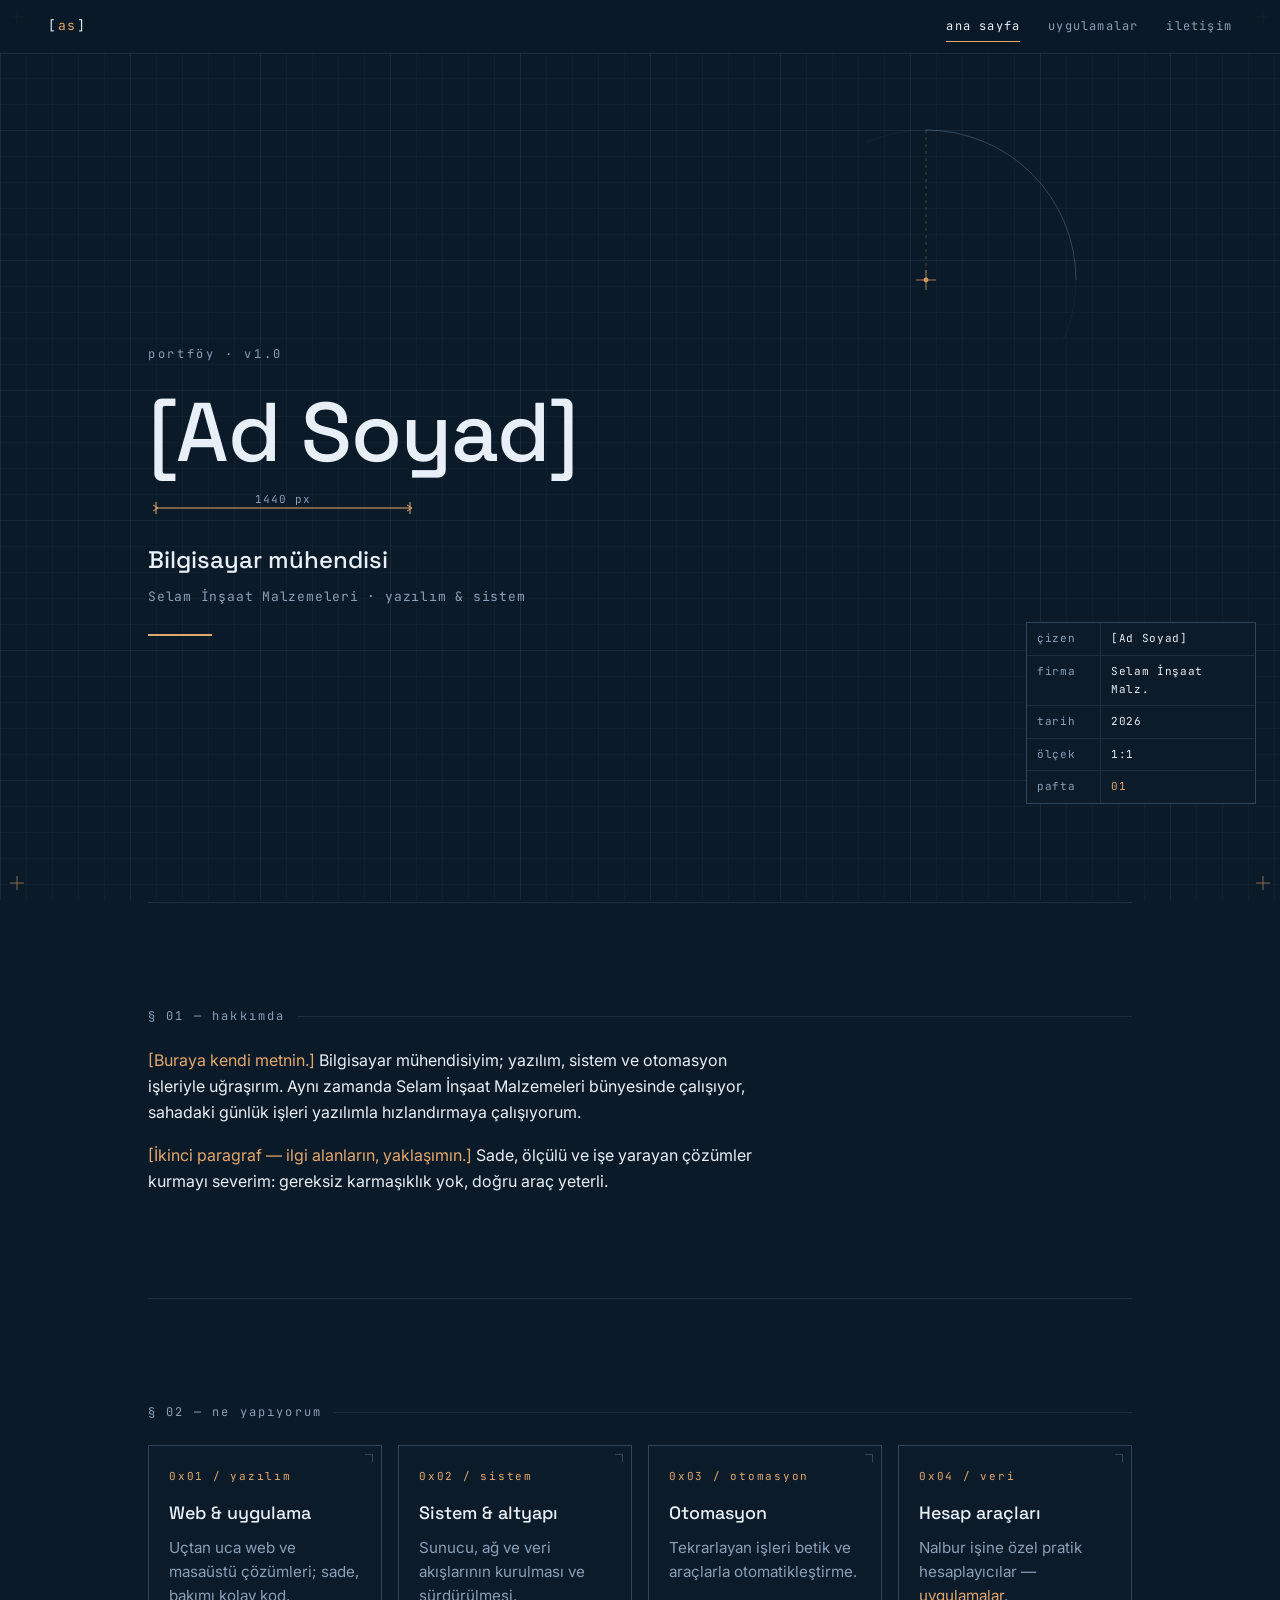
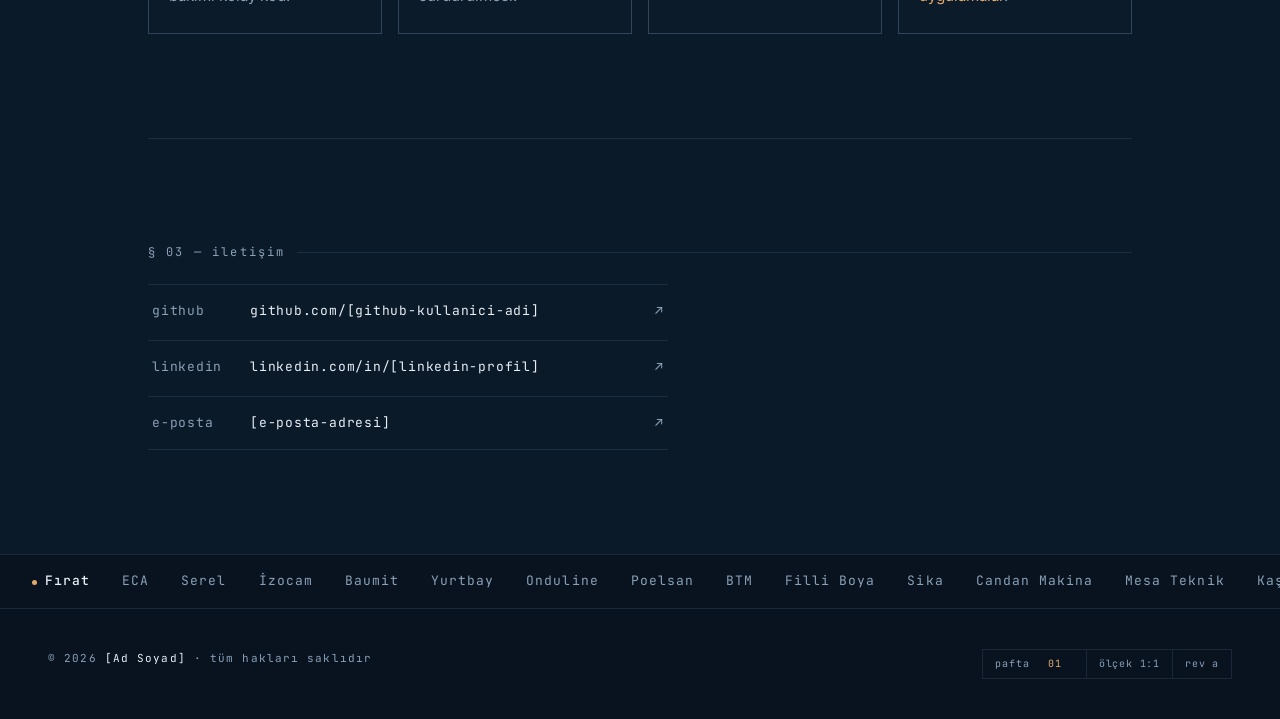
==== index.html @ f2f5bc94 "ilk sürüm: blueprint kişisel site + uygulamalar - index.html: hero, hakkımda, ne yapıyorum, iletişim" ====
<!DOCTYPE html>
<html lang="tr">
<head>
  <meta charset="UTF-8">
  <meta name="viewport" content="width=device-width, initial-scale=1">
  <!-- ↓↓↓ DEĞİŞTİR: başlık & açıklama ↓↓↓ -->
  <title>[Ad Soyad] — bilgisayar mühendisi</title>
  <meta name="description" content="[Ad Soyad] — bilgisayar mühendisi. Selam İnşaat Malzemeleri bünyesinde yazılım & sistem.">
  <!-- ↑↑↑ DEĞİŞTİR ↑↑↑ -->
  <meta name="color-scheme" content="dark">
  <meta name="theme-color" content="#0b1a28">

  <link rel="icon" href="assets/favicon.svg" type="image/svg+xml">

  <link rel="preconnect" href="https://fonts.googleapis.com">
  <link rel="preconnect" href="https://fonts.gstatic.com" crossorigin>
  <link href="https://fonts.googleapis.com/css2?family=Inter:wght@400;500&family=JetBrains+Mono:wght@400&family=Space+Grotesk:wght@500&display=swap" rel="stylesheet">

  <link rel="stylesheet" href="css/styles.css">
</head>
<body>

  <!-- ===== ızgara zemin (sabit) ===== -->
  <svg class="grid" aria-hidden="true" width="100%" height="100%">
    <defs>
      <pattern id="g" width="26" height="26" patternUnits="userSpaceOnUse">
        <path d="M26 0H0V26" fill="none" stroke="rgba(128,168,206,.15)" stroke-width=".5"/>
      </pattern>
      <pattern id="G" width="130" height="130" patternUnits="userSpaceOnUse">
        <path d="M130 0H0V130" fill="none" stroke="rgba(128,168,206,.30)" stroke-width=".5"/>
      </pattern>
    </defs>
    <rect width="100%" height="100%" fill="url(#g)"/>
    <rect width="100%" height="100%" fill="url(#G)"/>
  </svg>

  <!-- ===== köşe baskı işaretleri ===== -->
  <svg class="crop tl" aria-hidden="true" width="14" height="14"><path d="M7 0V14M0 7H14" stroke="#e3a86c" stroke-width=".8" opacity=".7"/></svg>
  <svg class="crop tr" aria-hidden="true" width="14" height="14"><path d="M7 0V14M0 7H14" stroke="#e3a86c" stroke-width=".8" opacity=".7"/></svg>
  <svg class="crop bl" aria-hidden="true" width="14" height="14"><path d="M7 0V14M0 7H14" stroke="#e3a86c" stroke-width=".8" opacity=".7"/></svg>
  <svg class="crop br" aria-hidden="true" width="14" height="14"><path d="M7 0V14M0 7H14" stroke="#e3a86c" stroke-width=".8" opacity=".7"/></svg>

  <!-- ===== CAD artı imleç (aksesuar) ===== -->
  <div class="crosshair" aria-hidden="true">
    <span class="h"></span><span class="v"></span><span class="coord">x 0 · y 0</span>
  </div>

  <!-- ===== header ===== -->
  <header class="site-head">
    <!-- ↓ DEĞİŞTİR: kısa mono logo ↓ -->
    <a class="brand" href="index.html" aria-label="ana sayfa">[<span class="b">as</span>]</a>
    <nav class="site-nav" aria-label="ana menü">
      <a href="index.html" aria-current="page">ana sayfa</a>
      <a href="uygulamalar.html">uygulamalar</a>
      <a href="#iletisim">iletişim</a>
    </nav>
  </header>

  <main class="content">
    <div class="wrap">

      <!-- ===== HERO ===== -->
      <section class="hero" aria-labelledby="ad">

        <!-- kendini çizen yay (hero köşesi) -->
        <svg class="figure" viewBox="0 0 240 240" aria-hidden="true">
          <circle cx="60" cy="180" r="150" fill="none" stroke="rgba(128,168,206,.15)" stroke-width=".5"/>
          <path class="draw d2" d="M60 30 A150 150 0 0 1 210 180" fill="none"
                stroke="rgba(128,168,206,.30)" stroke-width="1" pathLength="1"/>
          <line x1="60" y1="180" x2="60" y2="30" stroke="#cf8b4f" stroke-width=".6" stroke-dasharray="3 4" opacity=".7"/>
          <circle cx="60" cy="180" r="2.4" fill="#e3a86c"/>
          <line x1="50" y1="180" x2="70" y2="180" stroke="#e3a86c" stroke-width=".8"/>
          <line x1="60" y1="170" x2="60" y2="190" stroke="#e3a86c" stroke-width=".8"/>
        </svg>

        <div class="hero__inner">
          <p class="kicker reveal d1">portföy · v1.0</p>

          <!-- ↓ DEĞİŞTİR: ad soyad ↓ -->
          <h1 class="name reveal d4" id="ad">[Ad Soyad]</h1>

          <!-- ölçü çizgisi (oklu) -->
          <svg class="dim" width="270" height="26" viewBox="0 0 270 26" aria-hidden="true">
            <defs><marker id="ar" markerWidth="9" markerHeight="9" refX="4.5" refY="4.5" orient="auto">
              <path d="M1.5 1.5L6.5 4.5L1.5 7.5" fill="none" stroke="#e3a86c" stroke-width="1"/></marker></defs>
            <line class="draw d3" x1="8" y1="15" x2="262" y2="15" stroke="#e3a86c" stroke-width="1"
                  marker-start="url(#ar)" marker-end="url(#ar)" pathLength="1"/>
            <line x1="8" y1="9" x2="8" y2="21" stroke="#e3a86c" stroke-width="1"/>
            <line x1="262" y1="9" x2="262" y2="21" stroke="#e3a86c" stroke-width="1"/>
            <text x="135" y="10" text-anchor="middle"
                  style="fill:#8aa0b7;font-family:var(--mono);font-size:11px;letter-spacing:.1em">1440 px</text>
          </svg>

          <!-- ↓ DEĞİŞTİR: rol & altyazı ↓ -->
          <p class="role reveal d5">Bilgisayar mühendisi</p>
          <p class="subtitle reveal d6">Selam İnşaat Malzemeleri · yazılım &amp; sistem</p>
          <!-- ↑ DEĞİŞTİR ↑ -->

          <span class="underline reveal d7" aria-hidden="true"></span>
        </div>

        <!-- antet (başlık kutusu) — geniş ekranda sağ altta sabit -->
        <aside class="antet antet--fixed reveal d8" aria-label="antet — pafta bilgisi">
          <!-- ↓ DEĞİŞTİR: çizen adı ↓ -->
          <div class="antet__row"><span class="antet__k">çizen</span><span class="antet__v">[Ad Soyad]</span></div>
          <div class="antet__row"><span class="antet__k">firma</span><span class="antet__v">Selam İnşaat Malz.</span></div>
          <div class="antet__row"><span class="antet__k">tarih</span><span class="antet__v">2026</span></div>
          <div class="antet__row"><span class="antet__k">ölçek</span><span class="antet__v">1:1</span></div>
          <div class="antet__row"><span class="antet__k">pafta</span><span class="antet__v antet__v--cop">01</span></div>
        </aside>
      </section>

      <!-- ===== § 01 — HAKKIMDA ===== -->
      <section class="section" id="hakkimda" aria-labelledby="lbl-hakkimda">
        <p class="sec-label" id="lbl-hakkimda">§ 01 — hakkımda</p>
        <div class="prose">
          <!-- ↓↓↓ DEĞİŞTİR: hakkımda metni (1–2 paragraf) ↓↓↓ -->
          <p><span class="ph">[Buraya kendi metnin.]</span> Bilgisayar mühendisiyim; yazılım,
             sistem ve otomasyon işleriyle uğraşırım. Aynı zamanda Selam İnşaat Malzemeleri
             bünyesinde çalışıyor, sahadaki günlük işleri yazılımla hızlandırmaya çalışıyorum.</p>
          <p><span class="ph">[İkinci paragraf — ilgi alanların, yaklaşımın.]</span> Sade, ölçülü
             ve işe yarayan çözümler kurmayı severim: gereksiz karmaşıklık yok, doğru araç yeterli.</p>
          <!-- ↑↑↑ DEĞİŞTİR ↑↑↑ -->
        </div>
      </section>

      <!-- ===== § 02 — NE YAPIYORUM ===== -->
      <section class="section" id="yaptiklarim" aria-labelledby="lbl-yap">
        <p class="sec-label" id="lbl-yap">§ 02 — ne yapıyorum</p>
        <!-- ↓↓↓ DEĞİŞTİR: maddeler / kartlar ↓↓↓ -->
        <div class="cards">
          <article class="card">
            <span class="card__no">0x01 / yazılım</span>
            <h3>Web &amp; uygulama</h3>
            <p>Uçtan uca web ve masaüstü çözümleri; sade, bakımı kolay kod.</p>
          </article>
          <article class="card">
            <span class="card__no">0x02 / sistem</span>
            <h3>Sistem &amp; altyapı</h3>
            <p>Sunucu, ağ ve veri akışlarının kurulması ve sürdürülmesi.</p>
          </article>
          <article class="card">
            <span class="card__no">0x03 / otomasyon</span>
            <h3>Otomasyon</h3>
            <p>Tekrarlayan işleri betik ve araçlarla otomatikleştirme.</p>
          </article>
          <article class="card">
            <span class="card__no">0x04 / veri</span>
            <h3>Hesap araçları</h3>
            <p>Nalbur işine özel pratik hesaplayıcılar — <a href="uygulamalar.html" style="color:var(--cop-2)">uygulamalar</a>.</p>
          </article>
        </div>
        <!-- ↑↑↑ DEĞİŞTİR ↑↑↑ -->
      </section>

      <!-- ===== § 03 — İLETİŞİM ===== -->
      <section class="section" id="iletisim" aria-labelledby="lbl-il">
        <p class="sec-label" id="lbl-il">§ 03 — iletişim</p>
        <!-- ↓↓↓ DEĞİŞTİR: bağlantılar ↓↓↓ -->
        <ul class="links">
          <li><a href="https://github.com/[github-kullanici-adi]" target="_blank" rel="noopener">
            <span class="k">github</span><span class="v">github.com/[github-kullanici-adi]</span><span class="arr">↗</span></a></li>
          <li><a href="https://www.linkedin.com/in/[linkedin-profil]" target="_blank" rel="noopener">
            <span class="k">linkedin</span><span class="v">linkedin.com/in/[linkedin-profil]</span><span class="arr">↗</span></a></li>
          <li><a href="mailto:[e-posta-adresi]">
            <span class="k">e-posta</span><span class="v">[e-posta-adresi]</span><span class="arr">↗</span></a></li>
        </ul>
        <!-- ↑↑↑ DEĞİŞTİR ↑↑↑ -->
      </section>

    </div>
  </main>

  <!-- ===== marka şeridi (sonsuz akış, hover'da durur) ===== -->
  <section class="marquee" aria-label="Selam İnşaat Malzemeleri — bayilikler">
    <div class="marquee__track" style="animation-delay:2.4s">
      <b><span class="dot"></span>Fırat</b>
      <span>ECA</span><span>Serel</span><span>İzocam</span><span>Baumit</span><span>Yurtbay</span>
      <span>Onduline</span><span>Poelsan</span><span>BTM</span><span>Filli Boya</span><span>Sika</span>
      <span>Candan Makina</span><span>Mesa Teknik</span><span>Kaş</span><span>Baykara</span>
      <span>Kelepçe</span><span>KBS</span><span>Orka</span><span>Samir</span>
    </div>
  </section>

  <!-- ===== footer ===== -->
  <footer class="site-foot">
    <!-- ↓ DEĞİŞTİR: ad soyad ↓ -->
    <p class="copy">© 2026 <span class="b">[Ad Soyad]</span> · tüm hakları saklıdır</p>
    <div class="foot-pafta" aria-hidden="true">
      <span>pafta <span class="cop">01</span></span><span>ölçek 1:1</span><span>rev a</span>
    </div>
  </footer>

  <script src="js/main.js"></script>
</body>
</html>
---- css/styles.css ----
/* =====================================================================
   selam — blueprint kişisel site
   tek koyu tema · saf css · framework yok
   tasarım dili: teknik çizim / pafta (ızgara, antet, ölçü, baskı işareti)
   ===================================================================== */

:root{
  --bg:#0b1a28;            /* ana zemin, koyu lacivert */
  --bg-strip:#08131f;      /* footer / marka şeridi zemini */
  --panel:rgba(12,28,42,.92); /* kart/panel zemini */
  --line:rgba(128,168,206,.15);   /* ince ızgara çizgisi */
  --line-2:rgba(128,168,206,.30); /* kalın ızgara / kenarlık */
  --ink:#e8eff7;           /* ana metin */
  --mut:#8aa0b7;           /* soluk metin / etiketler */
  --cop:#cf8b4f;           /* bakır (koyu) */
  --cop-2:#e3a86c;         /* bakır (açık) — vurgu rengi */
  --sans:"Inter",system-ui,-apple-system,sans-serif;
  --display:"Space Grotesk",var(--sans);
  --mono:"JetBrains Mono",ui-monospace,monospace;
  --wrap:1080px;
  --pad:clamp(20px,5vw,48px);
}

/* ---------- temel ---------- */
*,*::before,*::after{box-sizing:border-box}
html{scroll-behavior:smooth}
body{
  margin:0;
  background:var(--bg);
  color:var(--ink);
  font-family:var(--sans);
  font-weight:400;
  line-height:1.6;
  font-size:16px;
  -webkit-font-smoothing:antialiased;
  text-rendering:optimizeLegibility;
  overflow-x:hidden;
}
a{color:inherit;text-decoration:none}
img,svg{display:block;max-width:100%}
::selection{background:rgba(207,139,79,.30);color:var(--ink)}

/* görme engelli kullanıcılar için, ekranda görünmeyen başlık */
.sr-only{
  position:absolute;width:1px;height:1px;padding:0;margin:-1px;
  overflow:hidden;clip:rect(0,0,0,0);white-space:nowrap;border:0;
}

/* klavye odak halkası — bakır, net */
:focus-visible{outline:2px solid var(--cop-2);outline-offset:3px;border-radius:2px}

/* ---------- ızgara zemin (sabit) ---------- */
.grid{
  position:fixed;inset:0;z-index:0;pointer-events:none;
  opacity:0;animation:fade .9s ease .1s forwards;
}
.content{position:relative;z-index:1}
@keyframes fade{to{opacity:1}}

.wrap{max-width:var(--wrap);margin:0 auto;padding:0 var(--pad)}

/* ---------- köşe baskı işaretleri (crop marks) ---------- */
.crop{position:fixed;z-index:3;pointer-events:none}
.crop.tl{left:10px;top:10px}
.crop.tr{right:10px;top:10px}
.crop.bl{left:10px;bottom:10px}
.crop.br{right:10px;bottom:10px}

/* ---------- CAD artı imleç (aksesuar) ---------- */
.crosshair{
  position:fixed;left:0;top:0;z-index:4;pointer-events:none;will-change:transform;
  opacity:0;transition:opacity .35s ease;
}
.crosshair.on{opacity:1}
.crosshair .h,.crosshair .v{position:absolute;background:var(--cop-2);opacity:.8}
.crosshair .h{width:22px;height:1px;left:-11px;top:0}
.crosshair .v{width:1px;height:22px;left:0;top:-11px}
.crosshair .coord{
  position:absolute;left:9px;top:7px;font-family:var(--mono);font-size:11px;
  color:var(--cop-2);white-space:nowrap;letter-spacing:.08em;
}
@media (hover:none){ .crosshair{display:none} }

/* ---------- header ---------- */
.site-head{
  position:sticky;top:0;z-index:6;
  display:flex;justify-content:space-between;align-items:center;gap:16px;
  padding:13px var(--pad);
  background:rgba(11,26,40,.92);
  border-bottom:1px solid var(--line);
}
.brand{
  font-family:var(--mono);font-size:13px;letter-spacing:.12em;color:var(--ink);
}
.brand .b{color:var(--cop-2)}
.site-nav{display:flex;gap:clamp(14px,3vw,28px);font-family:var(--mono);font-size:12px;letter-spacing:.1em}
.site-nav a{color:var(--mut);padding:4px 0;position:relative;transition:color .25s ease}
.site-nav a:hover,.site-nav a[aria-current="page"]{color:var(--ink)}
.site-nav a[aria-current="page"]::after{
  content:"";position:absolute;left:0;right:0;bottom:-2px;height:1px;background:var(--cop-2);
}

/* ---------- ortak: bölüm etiketi (§ 0x) ---------- */
.sec-label{
  font-family:var(--mono);font-size:12px;letter-spacing:.18em;color:var(--mut);
  margin:0 0 22px;display:flex;align-items:center;gap:12px;
}
.sec-label::after{content:"";flex:1;height:1px;background:var(--line)}

.section{padding:clamp(56px,9vw,104px) 0;border-top:1px solid var(--line)}

/* ---------- hero ---------- */
.hero{
  position:relative;
  min-height:calc(100vh - 52px);
  display:flex;flex-direction:column;justify-content:center;
  padding:96px 0 72px;
}
.hero__inner{position:relative;z-index:1;max-width:760px}
.hero .figure{
  position:absolute;top:46px;right:clamp(-12px,2vw,40px);z-index:0;
  width:clamp(160px,30vw,240px);height:auto;opacity:.9;
}
.kicker{
  font-family:var(--mono);font-size:12px;letter-spacing:.22em;color:var(--mut);
  margin:0 0 26px;
}
.name{
  font-family:var(--display);font-weight:500;line-height:1.02;letter-spacing:-.01em;
  font-size:clamp(2.7rem,9vw,5.2rem);margin:0;color:var(--ink);
}
.dim{margin:18px 0 22px;display:block}
.role{
  font-family:var(--display);font-weight:500;font-size:clamp(1.1rem,3vw,1.5rem);
  margin:0;color:var(--ink);
}
.subtitle{
  font-family:var(--mono);font-size:13px;letter-spacing:.06em;color:var(--mut);
  margin:8px 0 0;
}
.underline{display:block;width:64px;height:2px;background:var(--cop-2);margin-top:26px}

/* ---------- antet (başlık kutusu) ---------- */
.antet{
  border:1px solid var(--line-2);background:var(--panel);
  font-family:var(--mono);font-size:11px;letter-spacing:.06em;
  width:230px;
}
.antet__row{display:grid;grid-template-columns:74px 1fr}
.antet__row + .antet__row{border-top:1px solid var(--line)}
.antet__k{
  color:var(--mut);padding:7px 10px;border-right:1px solid var(--line);
}
.antet__v{color:var(--ink);padding:7px 10px}
.antet__v--cop{color:var(--cop-2)}
.antet--fixed{position:fixed;right:24px;bottom:96px;z-index:2}
@media (max-width:900px){
  .antet--fixed{position:static;margin-top:44px;width:230px}
}

/* ---------- hakkımda ---------- */
.prose{max-width:62ch}
.prose p{margin:0 0 18px;color:var(--ink)}
.prose p:last-child{margin-bottom:0}
.prose .ph{color:var(--cop-2)} /* placeholder vurgusu */

/* ---------- ne yapıyorum: kartlar ---------- */
.cards{display:grid;grid-template-columns:repeat(auto-fit,minmax(230px,1fr));gap:16px}
.card{
  position:relative;border:1px solid var(--line-2);background:var(--panel);
  padding:22px 20px 24px;
}
.card__no{
  font-family:var(--mono);font-size:11px;letter-spacing:.16em;color:var(--cop-2);
  display:block;margin-bottom:14px;
}
.card h3{
  font-family:var(--display);font-weight:500;font-size:1.12rem;margin:0 0 8px;color:var(--ink);
}
.card p{margin:0;color:var(--mut);font-size:.95rem}
.card::after{ /* köşe tiki — teknik dokunuş */
  content:"";position:absolute;top:8px;right:8px;width:8px;height:8px;
  border-top:1px solid var(--line-2);border-right:1px solid var(--line-2);
}

/* ---------- iletişim ---------- */
.links{list-style:none;margin:0;padding:0;display:flex;flex-direction:column;gap:2px;max-width:520px}
.links li{border-top:1px solid var(--line)}
.links li:last-child{border-bottom:1px solid var(--line)}
.links a{
  display:flex;align-items:baseline;gap:14px;padding:16px 4px;
  font-family:var(--mono);font-size:13px;letter-spacing:.06em;color:var(--ink);
  transition:padding-left .25s ease,color .25s ease;
}
.links a:hover{padding-left:14px;color:var(--cop-2)}
.links .k{color:var(--mut);width:84px;flex:none}
.links .v{color:inherit}
.links .arr{margin-left:auto;color:var(--mut)}

/* ---------- marka şeridi (sonsuz akış) ---------- */
.marquee{
  overflow:hidden;border-top:1px solid var(--line);border-bottom:1px solid var(--line);
  background:var(--bg-strip);position:relative;z-index:1;
}
.marquee__track{
  display:flex;gap:32px;width:max-content;white-space:nowrap;
  padding:16px 0 16px 32px;animation:scroll 36s linear infinite;
}
.marquee:hover .marquee__track,
.marquee:focus-within .marquee__track{animation-play-state:paused}
.marquee b{color:var(--ink);font-weight:500}
.marquee span{color:var(--mut)}
.marquee b,.marquee span{font-family:var(--mono);font-size:13px;letter-spacing:.08em}
.dot{width:5px;height:5px;border-radius:50%;background:var(--cop-2);display:inline-block;margin-right:8px}
@keyframes scroll{to{transform:translateX(-50%)}}

/* ---------- footer ---------- */
.site-foot{
  background:var(--bg-strip);padding:30px var(--pad) 40px;
  display:flex;flex-wrap:wrap;gap:18px 32px;align-items:flex-end;justify-content:space-between;
}
.site-foot .copy{font-family:var(--mono);font-size:11px;letter-spacing:.1em;color:var(--mut)}
.site-foot .copy .b{color:var(--ink)}
.foot-pafta{
  display:flex;gap:0;border:1px solid var(--line);font-family:var(--mono);font-size:10px;
  letter-spacing:.08em;color:var(--mut);
}
.foot-pafta span{padding:6px 12px}
.foot-pafta span + span{border-left:1px solid var(--line)}
.foot-pafta .cop{color:var(--cop-2)}

/* =====================================================================
   animasyon yardımcıları
   ===================================================================== */
/* aşağıdan belirme */
.reveal{opacity:0;transform:translateY(14px);animation:reveal .8s ease forwards}
@keyframes reveal{to{opacity:1;transform:none}}

/* çizilme (path/line) */
.draw{stroke-dasharray:1;stroke-dashoffset:1;animation:draw 1.2s ease forwards}
@keyframes draw{to{stroke-dashoffset:0}}

/* açılış sırası gecikmeleri (hero) */
.d1{animation-delay:.30s}
.d2{animation-delay:.55s}
.d3{animation-delay:1.05s}
.d4{animation-delay:1.30s}
.d5{animation-delay:1.55s}
.d6{animation-delay:1.78s}
.d7{animation-delay:2.00s}
.d8{animation-delay:2.20s}

/* =====================================================================
   uygulamalar sayfası — modül kartları (kabuk ortak, içerik tools.js'te)
   not: araç stilleri burada; mantık js/tools.js'te
   ===================================================================== */
.intro{max-width:64ch;color:var(--mut);font-size:1rem}
.modules{display:grid;grid-template-columns:repeat(auto-fit,minmax(300px,1fr));gap:20px;margin-top:40px}
.module{
  position:relative;border:1px solid var(--line-2);background:var(--panel);
  padding:24px 22px 26px;display:flex;flex-direction:column;
}
.module--wide{grid-column:1/-1}
.module__head{display:flex;align-items:baseline;gap:12px;margin-bottom:6px}
.module__no{font-family:var(--mono);font-size:11px;letter-spacing:.16em;color:var(--cop-2)}
.module__tag{font-family:var(--mono);font-size:10px;letter-spacing:.12em;color:var(--mut);margin-left:auto}
.module h2,.module h3{
  font-family:var(--display);font-weight:500;font-size:1.18rem;margin:0 0 4px;color:var(--ink);
}
.module__desc{font-family:var(--mono);font-size:11.5px;letter-spacing:.04em;color:var(--mut);margin:0 0 20px}
.module::after{
  content:"";position:absolute;top:8px;right:8px;width:8px;height:8px;
  border-top:1px solid var(--line-2);border-right:1px solid var(--line-2);
}

/* form alanları (araçlar) */
label{font-family:var(--mono);font-size:11px;letter-spacing:.08em;color:var(--mut);display:block}
input[type="text"],input[type="number"],select{
  width:100%;background:rgba(8,19,31,.7);border:1px solid var(--line-2);color:var(--ink);
  font-family:var(--mono);font-size:14px;letter-spacing:.02em;padding:9px 11px;border-radius:0;
  -moz-appearance:textfield;appearance:none;
}
input::-webkit-outer-spin-button,input::-webkit-inner-spin-button{-webkit-appearance:none;margin:0}
input:focus,select:focus{outline:none;border-color:var(--cop-2)}
select{cursor:pointer}

.field{margin-bottom:14px}
.field label{margin-bottom:6px}
.row{display:flex;gap:12px;flex-wrap:wrap}
.row .field{flex:1;min-width:120px;margin-bottom:0}

/* buton */
.btn{
  font-family:var(--mono);font-size:12px;letter-spacing:.1em;cursor:pointer;
  background:transparent;color:var(--ink);border:1px solid var(--line-2);
  padding:9px 16px;transition:border-color .2s ease,color .2s ease;
}
.btn:hover{border-color:var(--cop-2);color:var(--cop-2)}
.btn--primary{border-color:var(--cop);color:var(--cop-2)}
.btn--primary:hover{border-color:var(--cop-2);background:rgba(207,139,79,.08)}
.btn--icon{padding:6px 10px;font-size:13px;line-height:1}

/* mod seçici (segment) */
.seg{display:inline-flex;border:1px solid var(--line-2);margin-bottom:18px}
.seg button{
  font-family:var(--mono);font-size:11px;letter-spacing:.08em;background:transparent;
  color:var(--mut);border:0;padding:8px 14px;cursor:pointer;transition:color .2s ease,background .2s ease;
}
.seg button + button{border-left:1px solid var(--line-2)}
.seg button[aria-pressed="true"]{color:var(--bg);background:var(--cop-2)}

/* düzenlenebilir satır listesi (modül 01) */
.lines{border:1px solid var(--line);margin-bottom:8px}
.lines__head,.line{
  display:grid;grid-template-columns:1fr 120px 120px 40px;gap:0;align-items:center;
}
.lines__head{
  font-family:var(--mono);font-size:10px;letter-spacing:.12em;color:var(--mut);
  border-bottom:1px solid var(--line);
}
.lines__head span{padding:9px 11px}
.lines__head span + span{border-left:1px solid var(--line)}
.line + .line,.line{border-top:1px solid var(--line)}
.lines__head + .line{border-top:0}
.line > *{border-left:1px solid var(--line)}
.line > *:first-child{border-left:0}
.line input{border:0;background:transparent}
.line input:focus{background:rgba(207,139,79,.06)}
.line .new{
  font-family:var(--mono);font-size:13px;color:var(--ink);padding:9px 11px;text-align:right;
}
.line .price{text-align:right}
.line .rm{
  background:transparent;border:0;color:var(--mut);cursor:pointer;font-family:var(--mono);
  font-size:15px;line-height:1;padding:8px;transition:color .2s ease;
}
.line .rm:hover{color:var(--cop-2)}

/* metrik kutuları */
.metrics{display:grid;grid-template-columns:repeat(auto-fit,minmax(160px,1fr));gap:14px;margin-top:18px}
.metric{border:1px solid var(--line-2);background:rgba(8,19,31,.5);padding:16px 16px 18px}
.metric .k{font-family:var(--mono);font-size:10px;letter-spacing:.14em;color:var(--mut);display:block;margin-bottom:8px}
.metric .v{font-family:var(--display);font-weight:500;font-size:1.5rem;color:var(--ink);line-height:1}
.metric--cop .v{color:var(--cop-2);font-size:2rem}
.metric .sub{font-family:var(--mono);font-size:11px;color:var(--mut);margin-top:6px;display:block}

/* sonuç satırı (iskelet modüller) */
.result{
  border-top:1px solid var(--line);margin-top:18px;padding-top:16px;
  display:flex;align-items:baseline;justify-content:space-between;gap:16px;
}
.result .k{font-family:var(--mono);font-size:11px;letter-spacing:.1em;color:var(--mut)}
.result .v{font-family:var(--display);font-weight:500;font-size:1.6rem;color:var(--cop-2)}

.note{
  font-family:var(--mono);font-size:10.5px;letter-spacing:.04em;color:var(--mut);
  margin-top:14px;line-height:1.6;
}
.tools-actions{display:flex;gap:10px;flex-wrap:wrap;margin-top:6px}

/* dar ekran: satır listesini sıkıştır */
@media (max-width:560px){
  .lines__head,.line{grid-template-columns:1fr 92px 92px 34px}
  .lines__head{font-size:9px}
  .name{font-size:clamp(2.3rem,12vw,3rem)}
}

/* =====================================================================
   erişilebilirlik — hareketi azalt
   tüm animasyonlar dursun; ama bitiş durumu görünür kalsın
   ===================================================================== */
@media (prefers-reduced-motion: reduce){
  *{animation:none !important;transition:none !important}
  .grid{opacity:1 !important}
  .reveal{opacity:1 !important;transform:none !important}
  .draw{stroke-dashoffset:0 !important}
  .crosshair{opacity:1 !important}
  html{scroll-behavior:auto}
}
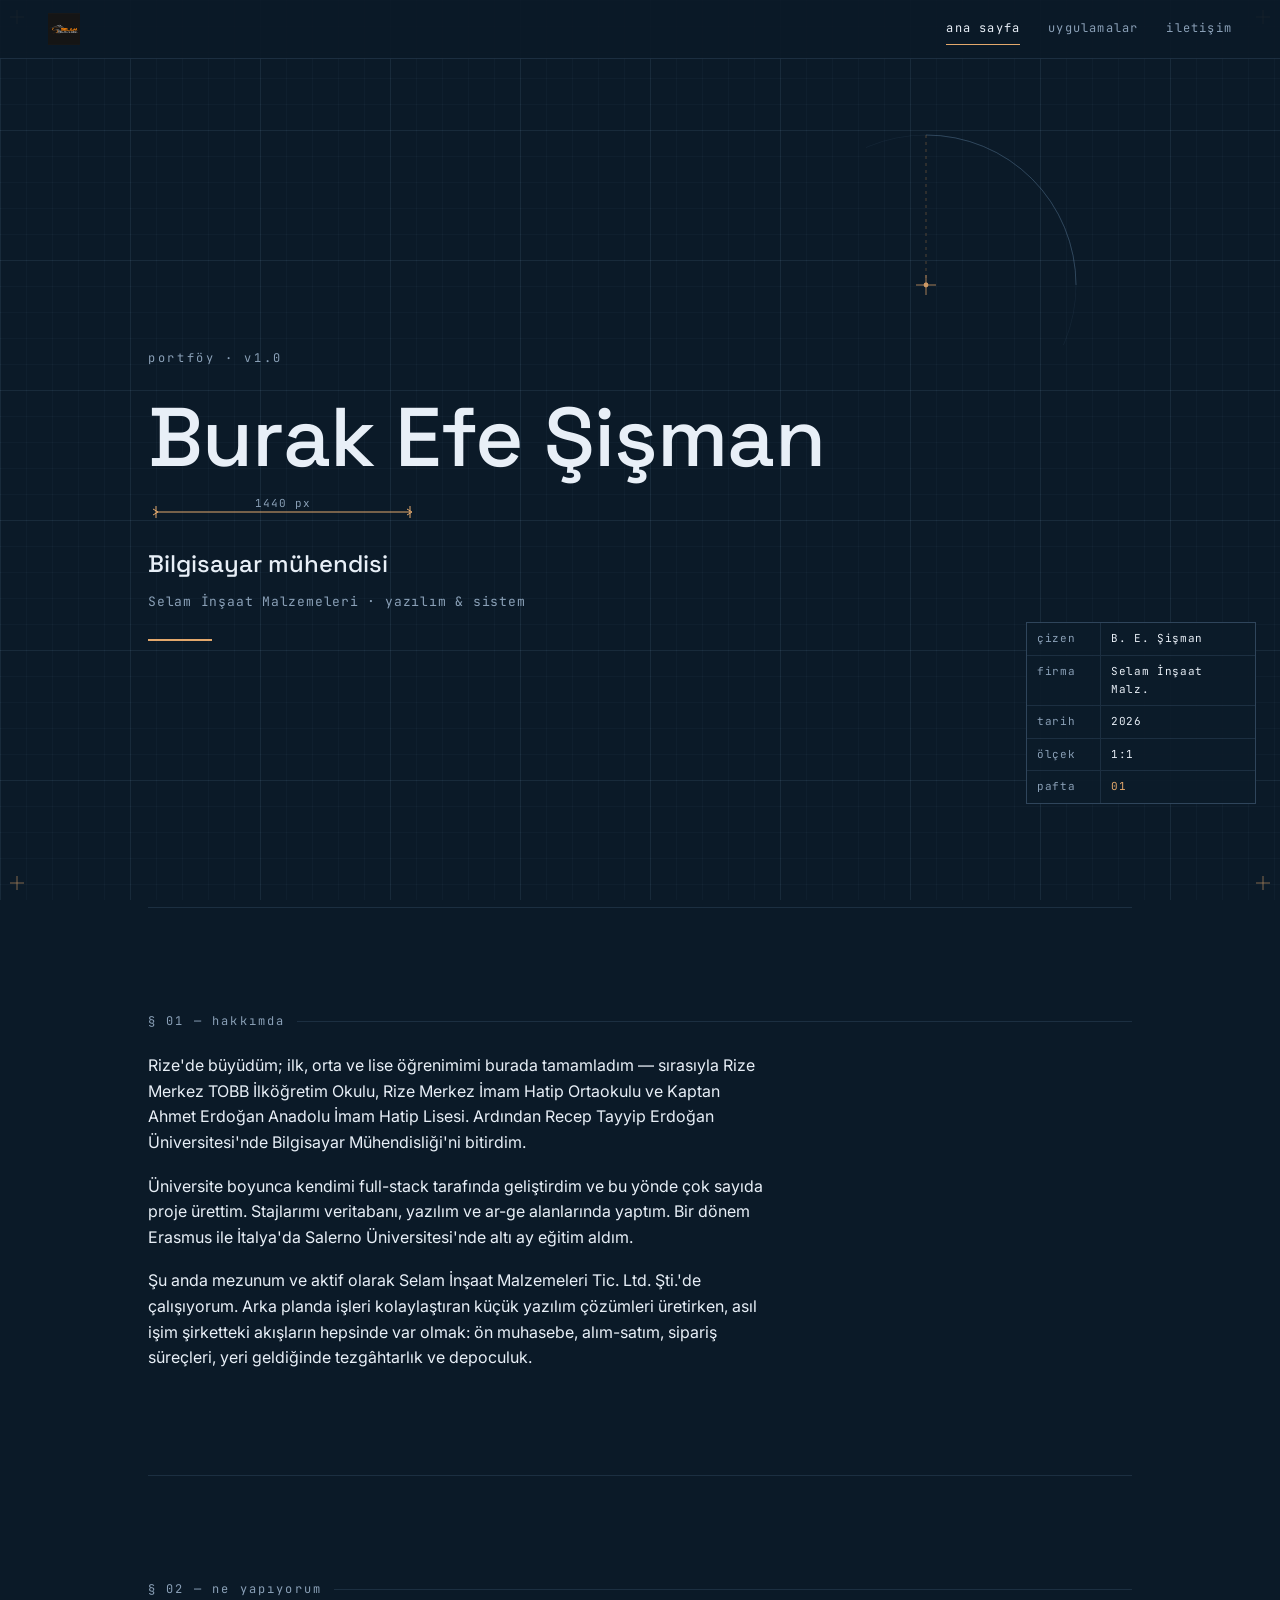
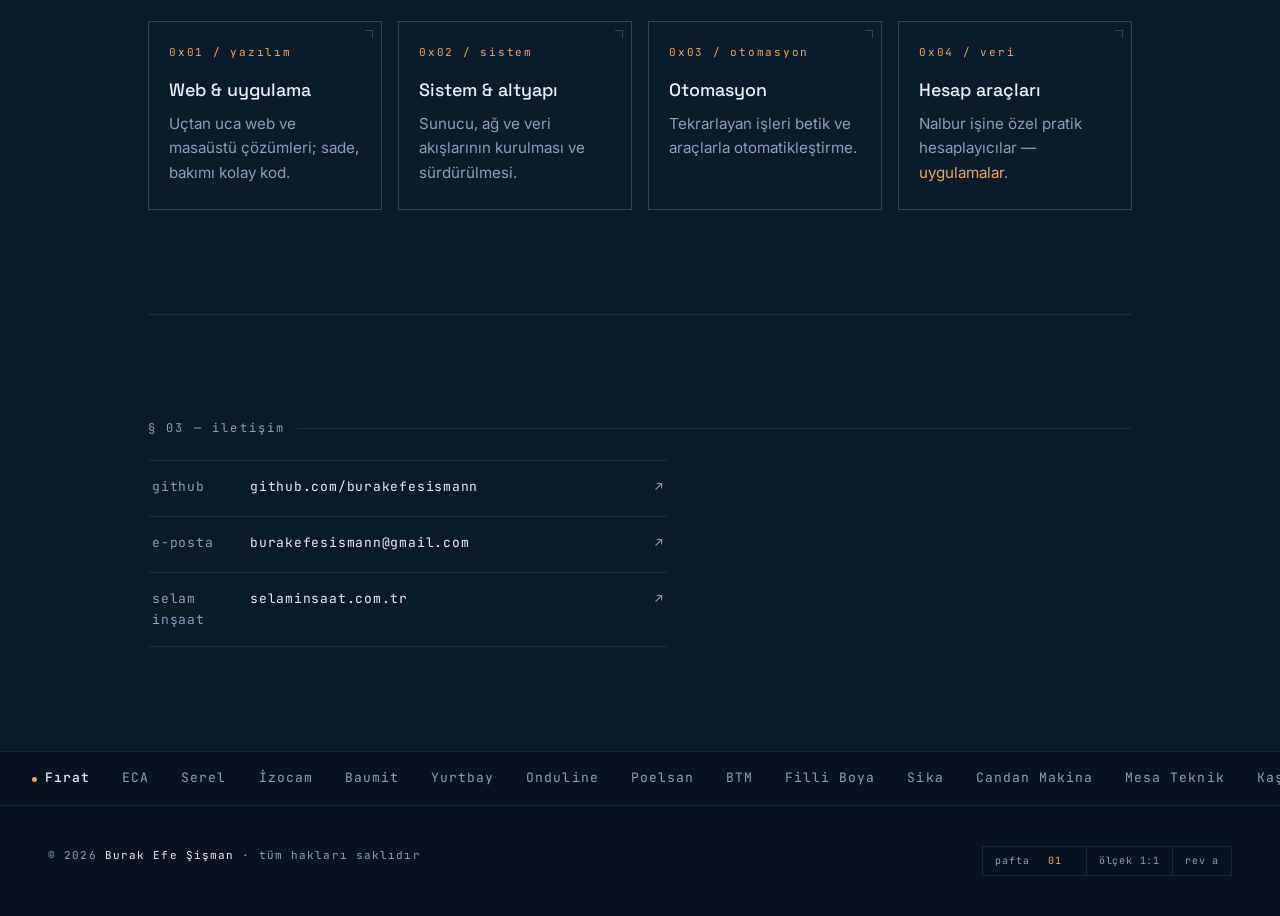
==== commit 8ac75ca7: "içerik: gerçek bilgiler eklendi - ad: Burak Efe Şişman (başlık, hero, antet, footer, meta) - header " ====
--- a/index.html
+++ b/index.html
@@ -3,10 +3,11 @@
 <head>
   <meta charset="UTF-8">
   <meta name="viewport" content="width=device-width, initial-scale=1">
-  <!-- ↓↓↓ DEĞİŞTİR: başlık & açıklama ↓↓↓ -->
-  <title>[Ad Soyad] — bilgisayar mühendisi</title>
-  <meta name="description" content="[Ad Soyad] — bilgisayar mühendisi. Selam İnşaat Malzemeleri bünyesinde yazılım & sistem.">
-  <!-- ↑↑↑ DEĞİŞTİR ↑↑↑ -->
+  <title>Burak Efe Şişman — bilgisayar mühendisi</title>
+  <meta name="description" content="Burak Efe Şişman — bilgisayar mühendisi. Selam İnşaat Malzemeleri bünyesinde yazılım & sistem.">
+  <meta property="og:title" content="Burak Efe Şişman — bilgisayar mühendisi">
+  <meta property="og:description" content="Selam İnşaat Malzemeleri bünyesinde yazılım & sistem.">
+  <meta property="og:type" content="website">
   <meta name="color-scheme" content="dark">
   <meta name="theme-color" content="#0b1a28">
 
@@ -47,8 +48,9 @@
 
   <!-- ===== header ===== -->
   <header class="site-head">
-    <!-- ↓ DEĞİŞTİR: kısa mono logo ↓ -->
-    <a class="brand" href="index.html" aria-label="ana sayfa">[<span class="b">as</span>]</a>
+    <a class="brand" href="index.html" aria-label="Burak Efe Şişman — ana sayfa">
+      <img class="brand-logo" src="assets/selam.png" alt="Selam İnşaat Malzemeleri">
+    </a>
     <nav class="site-nav" aria-label="ana menü">
       <a href="index.html" aria-current="page">ana sayfa</a>
       <a href="uygulamalar.html">uygulamalar</a>
@@ -76,8 +78,7 @@
         <div class="hero__inner">
           <p class="kicker reveal d1">portföy · v1.0</p>
 
-          <!-- ↓ DEĞİŞTİR: ad soyad ↓ -->
-          <h1 class="name reveal d4" id="ad">[Ad Soyad]</h1>
+          <h1 class="name reveal d4" id="ad">Burak Efe Şişman</h1>
 
           <!-- ölçü çizgisi (oklu) -->
           <svg class="dim" width="270" height="26" viewBox="0 0 270 26" aria-hidden="true">
@@ -91,18 +92,15 @@
                   style="fill:#8aa0b7;font-family:var(--mono);font-size:11px;letter-spacing:.1em">1440 px</text>
           </svg>
 
-          <!-- ↓ DEĞİŞTİR: rol & altyazı ↓ -->
           <p class="role reveal d5">Bilgisayar mühendisi</p>
           <p class="subtitle reveal d6">Selam İnşaat Malzemeleri · yazılım &amp; sistem</p>
-          <!-- ↑ DEĞİŞTİR ↑ -->
 
           <span class="underline reveal d7" aria-hidden="true"></span>
         </div>
 
         <!-- antet (başlık kutusu) — geniş ekranda sağ altta sabit -->
         <aside class="antet antet--fixed reveal d8" aria-label="antet — pafta bilgisi">
-          <!-- ↓ DEĞİŞTİR: çizen adı ↓ -->
-          <div class="antet__row"><span class="antet__k">çizen</span><span class="antet__v">[Ad Soyad]</span></div>
+          <div class="antet__row"><span class="antet__k">çizen</span><span class="antet__v">B. E. Şişman</span></div>
           <div class="antet__row"><span class="antet__k">firma</span><span class="antet__v">Selam İnşaat Malz.</span></div>
           <div class="antet__row"><span class="antet__k">tarih</span><span class="antet__v">2026</span></div>
           <div class="antet__row"><span class="antet__k">ölçek</span><span class="antet__v">1:1</span></div>
@@ -114,20 +112,23 @@
       <section class="section" id="hakkimda" aria-labelledby="lbl-hakkimda">
         <p class="sec-label" id="lbl-hakkimda">§ 01 — hakkımda</p>
         <div class="prose">
-          <!-- ↓↓↓ DEĞİŞTİR: hakkımda metni (1–2 paragraf) ↓↓↓ -->
-          <p><span class="ph">[Buraya kendi metnin.]</span> Bilgisayar mühendisiyim; yazılım,
-             sistem ve otomasyon işleriyle uğraşırım. Aynı zamanda Selam İnşaat Malzemeleri
-             bünyesinde çalışıyor, sahadaki günlük işleri yazılımla hızlandırmaya çalışıyorum.</p>
-          <p><span class="ph">[İkinci paragraf — ilgi alanların, yaklaşımın.]</span> Sade, ölçülü
-             ve işe yarayan çözümler kurmayı severim: gereksiz karmaşıklık yok, doğru araç yeterli.</p>
-          <!-- ↑↑↑ DEĞİŞTİR ↑↑↑ -->
+          <p>Rize'de büyüdüm; ilk, orta ve lise öğrenimimi burada tamamladım — sırasıyla
+             Rize Merkez TOBB İlköğretim Okulu, Rize Merkez İmam Hatip Ortaokulu ve Kaptan
+             Ahmet Erdoğan Anadolu İmam Hatip Lisesi. Ardından Recep Tayyip Erdoğan
+             Üniversitesi'nde Bilgisayar Mühendisliği'ni bitirdim.</p>
+          <p>Üniversite boyunca kendimi full-stack tarafında geliştirdim ve bu yönde çok
+             sayıda proje ürettim. Stajlarımı veritabanı, yazılım ve ar-ge alanlarında yaptım.
+             Bir dönem Erasmus ile İtalya'da Salerno Üniversitesi'nde altı ay eğitim aldım.</p>
+          <p>Şu anda mezunum ve aktif olarak Selam İnşaat Malzemeleri Tic. Ltd. Şti.'de
+             çalışıyorum. Arka planda işleri kolaylaştıran küçük yazılım çözümleri üretirken,
+             asıl işim şirketteki akışların hepsinde var olmak: ön muhasebe, alım-satım,
+             sipariş süreçleri, yeri geldiğinde tezgâhtarlık ve depoculuk.</p>
         </div>
       </section>
 
       <!-- ===== § 02 — NE YAPIYORUM ===== -->
       <section class="section" id="yaptiklarim" aria-labelledby="lbl-yap">
         <p class="sec-label" id="lbl-yap">§ 02 — ne yapıyorum</p>
-        <!-- ↓↓↓ DEĞİŞTİR: maddeler / kartlar ↓↓↓ -->
         <div class="cards">
           <article class="card">
             <span class="card__no">0x01 / yazılım</span>
@@ -150,22 +151,19 @@
             <p>Nalbur işine özel pratik hesaplayıcılar — <a href="uygulamalar.html" style="color:var(--cop-2)">uygulamalar</a>.</p>
           </article>
         </div>
-        <!-- ↑↑↑ DEĞİŞTİR ↑↑↑ -->
       </section>
 
       <!-- ===== § 03 — İLETİŞİM ===== -->
       <section class="section" id="iletisim" aria-labelledby="lbl-il">
         <p class="sec-label" id="lbl-il">§ 03 — iletişim</p>
-        <!-- ↓↓↓ DEĞİŞTİR: bağlantılar ↓↓↓ -->
         <ul class="links">
-          <li><a href="https://github.com/[github-kullanici-adi]" target="_blank" rel="noopener">
-            <span class="k">github</span><span class="v">github.com/[github-kullanici-adi]</span><span class="arr">↗</span></a></li>
-          <li><a href="https://www.linkedin.com/in/[linkedin-profil]" target="_blank" rel="noopener">
-            <span class="k">linkedin</span><span class="v">linkedin.com/in/[linkedin-profil]</span><span class="arr">↗</span></a></li>
-          <li><a href="mailto:[e-posta-adresi]">
-            <span class="k">e-posta</span><span class="v">[e-posta-adresi]</span><span class="arr">↗</span></a></li>
+          <li><a href="https://github.com/burakefesismann" target="_blank" rel="noopener">
+            <span class="k">github</span><span class="v">github.com/burakefesismann</span><span class="arr">↗</span></a></li>
+          <li><a href="mailto:burakefesismann@gmail.com">
+            <span class="k">e-posta</span><span class="v">burakefesismann@gmail.com</span><span class="arr">↗</span></a></li>
+          <li><a href="https://www.selaminsaat.com.tr/" target="_blank" rel="noopener">
+            <span class="k">selam inşaat</span><span class="v">selaminsaat.com.tr</span><span class="arr">↗</span></a></li>
         </ul>
-        <!-- ↑↑↑ DEĞİŞTİR ↑↑↑ -->
       </section>
 
     </div>
@@ -184,8 +182,7 @@
 
   <!-- ===== footer ===== -->
   <footer class="site-foot">
-    <!-- ↓ DEĞİŞTİR: ad soyad ↓ -->
-    <p class="copy">© 2026 <span class="b">[Ad Soyad]</span> · tüm hakları saklıdır</p>
+    <p class="copy">© 2026 <span class="b">Burak Efe Şişman</span> · tüm hakları saklıdır</p>
     <div class="foot-pafta" aria-hidden="true">
       <span>pafta <span class="cop">01</span></span><span>ölçek 1:1</span><span>rev a</span>
     </div>
--- a/css/styles.css
+++ b/css/styles.css
@@ -90,9 +90,11 @@
   border-bottom:1px solid var(--line);
 }
 .brand{
+  display:inline-flex;align-items:center;
   font-family:var(--mono);font-size:13px;letter-spacing:.12em;color:var(--ink);
 }
 .brand .b{color:var(--cop-2)}
+.brand-logo{height:32px;width:auto;display:block}
 .site-nav{display:flex;gap:clamp(14px,3vw,28px);font-family:var(--mono);font-size:12px;letter-spacing:.1em}
 .site-nav a{color:var(--mut);padding:4px 0;position:relative;transition:color .25s ease}
 .site-nav a:hover,.site-nav a[aria-current="page"]{color:var(--ink)}
